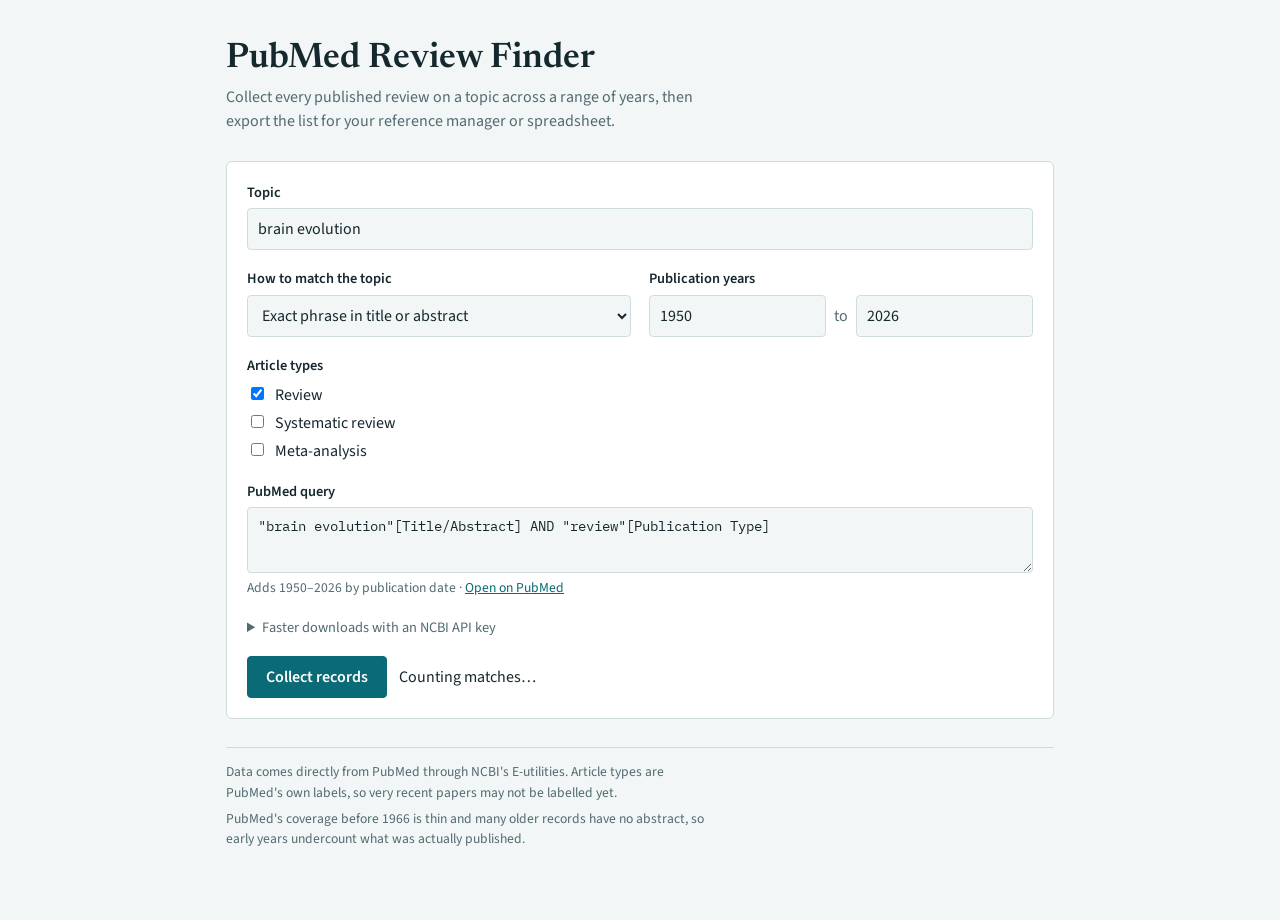
==== index.html @ 63918270 "Add PubMed Review Finder Co-Authored-By: Claude Opus 5.5 <noreply@anthropic.com>" ====
<!doctype html>
<html lang="en">
<head>
<meta charset="utf-8">
<meta name="viewport" content="width=device-width, initial-scale=1, viewport-fit=cover">
<title>PubMed Review Finder</title>
<meta name="description" content="Collect every PubMed review on a topic across a range of years, and export the records as CSV or RIS.">
<link rel="preconnect" href="https://fonts.googleapis.com">
<link rel="preconnect" href="https://fonts.gstatic.com" crossorigin>
<link rel="stylesheet" href="https://fonts.googleapis.com/css2?family=Newsreader:opsz,wght@6..72,500;6..72,600&family=Source+Sans+3:wght@400;600&family=IBM+Plex+Mono:wght@400;500&display=swap">
<style>
/* Layout: one reading column. Search form on top, then a records list ruled like a bibliography. */
:root {
  --bg: #f2f6f6; --panel: #ffffff; --fg: #15282e; --muted: #526a71; --line: #cfdcde;
  --accent: #0a6a75; --accent-fg: #ffffff; --soft: #dfeeef; --warn-bg: #fdf1d8; --warn-fg: #6f4a00;
  --display: "Newsreader", Georgia, "Times New Roman", serif;
  --body: "Source Sans 3", -apple-system, "Segoe UI", Helvetica, Arial, sans-serif;
  --mono: "IBM Plex Mono", ui-monospace, Menlo, Consolas, monospace;
  color-scheme: light;
}
@media (prefers-color-scheme: dark) {
  :root {
    --bg: #101b1f; --panel: #17262b; --fg: #e4eef0; --muted: #9db2b8; --line: #2e4249;
    --accent: #5cc5d1; --accent-fg: #0b2024; --soft: #1f373d; --warn-bg: #3a2e12; --warn-fg: #f4d88f;
    color-scheme: dark;
  }
}
* { box-sizing: border-box; }
[hidden] { display: none !important; }
body { margin: 0; background: var(--bg); color: var(--fg); font: 400 16px/1.5 var(--body); }
main { max-width: 860px; margin: 0 auto; padding-block: 40px 64px;
  padding-left: max(16px, env(safe-area-inset-left, 0px)); padding-right: max(16px, env(safe-area-inset-right, 0px));
  display: grid; gap: 28px; }
h1 { font: 600 2.2rem/1.1 var(--display); margin: 0 0 6px; text-wrap: balance; }
header p { margin: 0; color: var(--muted); max-width: 62ch; }
a { color: var(--accent); }
:focus-visible { outline: 2px solid var(--accent); outline-offset: 2px; }

form { background: var(--panel); border: 1px solid var(--line); border-radius: 6px; padding: 20px; display: grid; gap: 18px; }
.field { display: grid; gap: 5px; min-width: 0; }
.field > label, legend { font-weight: 600; font-size: .9rem; }
fieldset { border: 0; margin: 0; padding: 0; min-width: 0; }
legend { padding: 0; margin-bottom: 6px; }
.row { display: grid; gap: 18px; grid-template-columns: 1fr 1fr; }
.years { display: flex; gap: 8px; align-items: center; }
.years span { color: var(--muted); }
input[type=text], input[type=number], input[type=password], input[type=search], select, textarea {
  width: 100%; font: inherit; color: var(--fg); background: var(--bg); border: 1px solid var(--line);
  border-radius: 4px; padding: 8px 10px; min-width: 0; }
textarea { font: 400 .85rem/1.5 var(--mono); resize: vertical; min-height: 66px; }
.checks { display: grid; gap: 4px; }
.checks label { display: flex; gap: 8px; align-items: baseline; }
.hint { color: var(--muted); font-size: .85rem; }
.linkbtn { background: none; border: 0; padding: 0; font: inherit; font-size: .85rem; color: var(--accent); text-decoration: underline; cursor: pointer; }
details.settings summary { cursor: pointer; font-size: .9rem; color: var(--muted); }
details.settings .field { margin-top: 10px; }

.actions { display: flex; flex-wrap: wrap; gap: 12px; align-items: center; }
.btn { font: 600 1rem var(--body); border-radius: 4px; padding: 9px 18px; cursor: pointer; border: 1px solid var(--accent); }
.btn.primary { background: var(--accent); color: var(--accent-fg); }
.btn.quiet { background: transparent; color: var(--accent); }
.btn:disabled { opacity: .5; cursor: not-allowed; }
#countLine { font-variant-numeric: tabular-nums; }
#countLine strong { font: 600 1.15rem var(--display); }

#progress { display: grid; gap: 6px; }
progress { width: 100%; height: 8px; accent-color: var(--accent); }
.notice { background: var(--warn-bg); color: var(--warn-fg); border-radius: 4px; padding: 10px 14px; font-size: .95rem; }

#results { display: grid; gap: 14px; min-width: 0; }
.bar { display: flex; flex-wrap: wrap; gap: 10px 14px; align-items: center; justify-content: space-between; }
.bar h2 { font: 600 1.4rem var(--display); margin: 0; font-variant-numeric: tabular-nums; }
.tools { display: flex; flex-wrap: wrap; gap: 10px; }
.tools .field { flex: 1 1 220px; }
.tools .field.sort { flex: 0 1 170px; }
ol.records { list-style: none; margin: 0; padding: 0; border-top: 1px solid var(--line); }
ol.records > li { display: grid; grid-template-columns: 3.4rem minmax(0, 1fr); gap: 2px 12px; padding: 13px 0; border-bottom: 1px solid var(--line); }
.yr { font: 500 .9rem/1.5 var(--mono); color: var(--muted); }
.ttl { font: 500 1.08rem/1.35 var(--display); overflow-wrap: anywhere; }
.ttl a { color: var(--fg); text-decoration: none; }
.ttl a:hover { color: var(--accent); text-decoration: underline; }
.rec { display: grid; gap: 3px; min-width: 0; }
.meta { color: var(--muted); font-size: .9rem; overflow-wrap: anywhere; }
.meta i { font-style: italic; }
.chips { display: flex; flex-wrap: wrap; gap: 5px; align-items: center; font-size: .78rem; }
.chip { background: var(--soft); border-radius: 3px; padding: 1px 6px; }
.pmid { font-family: var(--mono); color: var(--muted); }
.rec details summary { cursor: pointer; font-size: .85rem; color: var(--accent); width: fit-content; }
.rec details p { margin: 6px 0 2px; font-size: .95rem; max-width: 70ch; white-space: pre-line; }
#more { justify-self: center; }
footer { color: var(--muted); font-size: .85rem; border-top: 1px solid var(--line); padding-top: 14px; }
footer p { margin: 0 0 6px; max-width: 70ch; }
@media (max-width: 560px) {
  main { padding-block: 24px 48px; }
  h1 { font-size: 1.8rem; }
  form { padding: 14px; }
  .row { grid-template-columns: 1fr; }
}
</style>
</head>
<body>
<main>
  <header>
    <h1>PubMed Review Finder</h1>
    <p>Collect every published review on a topic across a range of years, then export the list for your reference manager or spreadsheet.</p>
  </header>

  <form id="form" novalidate>
    <div class="field">
      <label for="topic">Topic</label>
      <input type="text" id="topic" value="brain evolution" autocomplete="off">
    </div>
    <div class="row">
      <div class="field">
        <label for="mode">How to match the topic</label>
        <select id="mode">
          <option value="phrase">Exact phrase in title or abstract</option>
          <option value="words">All words in title or abstract</option>
          <option value="broad">Broad, with PubMed's subject mapping</option>
        </select>
      </div>
      <div class="field">
        <label for="from">Publication years</label>
        <div class="years">
          <input type="number" id="from" value="1950" min="1700" max="2100" aria-label="From year">
          <span>to</span>
          <input type="number" id="to" value="2026" min="1700" max="2100" aria-label="To year">
        </div>
      </div>
    </div>
    <fieldset>
      <legend>Article types</legend>
      <div class="checks">
        <label><input type="checkbox" id="t-review" value="review" checked> Review</label>
        <label><input type="checkbox" id="t-systematic" value="systematic review"> Systematic review</label>
        <label><input type="checkbox" id="t-meta" value="meta-analysis"> Meta-analysis</label>
      </div>
    </fieldset>
    <div class="field">
      <label for="query">PubMed query</label>
      <textarea id="query" rows="2" spellcheck="false"></textarea>
      <div class="hint"><span id="dateNote"></span> · <a id="pubmedLink" href="#" target="_blank" rel="noopener">Open on PubMed</a> <button type="button" class="linkbtn" id="resetQuery" hidden>· Undo my edits</button></div>
    </div>
    <details class="settings">
      <summary>Faster downloads with an NCBI API key</summary>
      <div class="field">
        <label for="apiKey">NCBI API key (optional)</label>
        <input type="password" id="apiKey" autocomplete="off">
        <span class="hint">A free key from your NCBI account settings raises the limit from 3 to 10 requests per second. It stays in this browser and is only sent to NCBI.</span>
      </div>
    </details>
    <div class="actions">
      <button type="submit" class="btn primary" id="go">Collect records</button>
      <button type="button" class="btn quiet" id="stop" hidden>Stop</button>
      <span id="countLine" aria-live="polite"></span>
    </div>
  </form>

  <section id="progress" hidden aria-live="polite">
    <div id="progressText"></div>
    <progress id="bar" max="1" value="0"></progress>
  </section>

  <div class="notice" id="notice" hidden role="status"></div>

  <section id="results" hidden>
    <div class="bar">
      <h2 id="resultTitle"></h2>
      <div class="actions">
        <button type="button" class="btn quiet" id="csv">Download CSV</button>
        <button type="button" class="btn quiet" id="ris">Download RIS</button>
      </div>
    </div>
    <div class="tools">
      <div class="field">
        <label for="filter">Filter these results</label>
        <input type="search" id="filter" placeholder="Title, author, journal or abstract">
      </div>
      <div class="field sort">
        <label for="sort">Sort by</label>
        <select id="sort">
          <option value="new">Newest first</option>
          <option value="old">Oldest first</option>
          <option value="journal">Journal</option>
        </select>
      </div>
    </div>
    <ol class="records" id="list"></ol>
    <button type="button" class="btn quiet" id="more" hidden>Show 100 more</button>
  </section>

  <footer>
    <p>Data comes directly from PubMed through NCBI's E-utilities. Article types are PubMed's own labels, so very recent papers may not be labelled yet.</p>
    <p>PubMed's coverage before 1966 is thin and many older records have no abstract, so early years undercount what was actually published.</p>
  </footer>
</main>

<script>
const EUTILS = 'https://eutils.ncbi.nlm.nih.gov/entrez/eutils/';
const TOOL = 'pubmed-review-finder';
const MAX_IDS = 9999;   // PubMed's hard limit on IDs per search
const BATCH = 200;      // records per download request
const PAGE = 100;       // records added to the list per click
const MAX_ATTEMPTS = 6;

const $ = id => document.getElementById(id);
const store = {
  get(k) { try { return localStorage.getItem(k) || ''; } catch { return ''; } },
  set(k, v) { try { v ? localStorage.setItem(k, v) : localStorage.removeItem(k); } catch {} }
};

/* ---------- Query building ---------- */

function topicClause(text, mode) {
  const clean = text.replace(/["\[\]]/g, ' ').replace(/\s+/g, ' ').trim();
  if (!clean) return '';
  if (mode === 'phrase') return `"${clean}"[Title/Abstract]`;
  if (mode === 'words') return clean.split(' ').map(w => `${w}[Title/Abstract]`).join(' AND ');
  return `(${clean})`;
}

function typeClause() {
  const types = [...document.querySelectorAll('.checks input:checked')].map(c => `"${c.value}"[Publication Type]`);
  if (types.length > 1) return `(${types.join(' OR ')})`;
  return types[0] || '';
}

function generatedQuery() {
  return [topicClause($('topic').value, $('mode').value), typeClause()].filter(Boolean).join(' AND ');
}

const dayMs = 86400000;
const toDay = (y, m, d) => Math.floor(Date.UTC(y, m - 1, d) / dayMs);
function dayLabel(day) {
  const d = new Date(day * dayMs);
  const pad = n => String(n).padStart(2, '0');
  return `${d.getUTCFullYear()}/${pad(d.getUTCMonth() + 1)}/${pad(d.getUTCDate())}`;
}
const dated = (base, a, b) => `(${base}) AND ${dayLabel(a)}:${dayLabel(b)}[Date - Publication]`;

function searchSpec() {
  const from = parseInt($('from').value, 10), to = parseInt($('to').value, 10);
  const base = $('query').value.trim();
  if (!base) return { error: 'Enter a topic to search for.' };
  if (!from || !to) return { error: 'Enter both publication years.' };
  if (from > to) return { error: 'The first year needs to be before the last year.' };
  return { base, from, to, a: toDay(from, 1, 1), b: toDay(to, 12, 31) };
}

/* ---------- NCBI requests ---------- */

const sleep = (ms, signal) => new Promise((resolve, reject) => {
  if (signal?.aborted) return reject(new DOMException('Stopped', 'AbortError'));
  const t = setTimeout(resolve, ms);
  signal?.addEventListener('abort', () => { clearTimeout(t); reject(new DOMException('Stopped', 'AbortError')); }, { once: true });
});

let nextSlot = 0;
async function throttle(signal) {
  const gap = $('apiKey').value.trim() ? 110 : 350;
  const now = Date.now(), at = Math.max(now, nextSlot);
  nextSlot = at + gap;
  if (at > now) await sleep(at - now, signal);
}

class FatalError extends Error {}

async function request(endpoint, params, signal, parse) {
  const body = new URLSearchParams({ db: 'pubmed', tool: TOOL, ...params });
  const key = $('apiKey').value.trim();
  if (key) body.set('api_key', key);
  let last;
  for (let attempt = 0; attempt < MAX_ATTEMPTS; attempt++) {
    await throttle(signal);
    try {
      const res = await fetch(EUTILS + endpoint, { method: 'POST', body, signal });
      const text = await res.text();
      if (res.status === 400 || res.status === 403) {
        throw new FatalError(/api key/i.test(text) ? 'NCBI rejected the API key. Check it, or clear the field.' : `PubMed refused the request (${res.status}).`);
      }
      if (!res.ok) throw new Error(`PubMed returned ${res.status}`);
      return parse(text);
    } catch (e) {
      if (e.name === 'AbortError' || e instanceof FatalError) throw e;
      last = e;
    }
    await sleep(1000 * 2 ** attempt, signal);
  }
  throw new Error(`PubMed did not respond after ${MAX_ATTEMPTS} tries (${last?.message || 'network error'}).`);
}

function parseSearch(text) {
  const d = JSON.parse(text);
  if (d.error) throw new Error(d.error);                     // usually the rate limit; retried
  const r = d.esearchresult;
  if (!r) throw new Error('Unexpected reply from PubMed');
  if (r.ERROR) throw new FatalError(`PubMed could not run this query: ${r.ERROR}`);
  return { count: parseInt(r.count, 10), ids: r.idlist || [] };
}

const search = (term, retmax, signal) => request('esearch.fcgi', { term, retmax, retmode: 'json' }, signal, parseSearch);

/* Collect IDs for a date range, halving the range until each piece fits PubMed's limit.
   Papers with separate print and online dates can land in two pieces, so IDs go in a Set. */
async function collectIds(base, a, b, ids, onStep, signal) {
  const { count } = await search(dated(base, a, b), 0, signal);
  if (!count) return;
  if (count <= MAX_IDS || a === b) {
    const r = await search(dated(base, a, b), MAX_IDS, signal);
    r.ids.forEach(id => ids.add(id));
    onStep();
    return;
  }
  const mid = Math.floor((a + b) / 2);
  await collectIds(base, a, mid, ids, onStep, signal);
  await collectIds(base, mid + 1, b, ids, onStep, signal);
}

/* ---------- Parsing PubMed XML ---------- */

const txt = (el, sel) => el?.querySelector(sel)?.textContent.trim() || '';
const kids = (el, sel) => el ? [...el.querySelectorAll(sel)] : [];

function authorsOf(list) {
  return kids(list, ':scope > Author')
    .filter(a => a.getAttribute('ValidYN') !== 'N')
    .map(a => txt(a, 'CollectiveName') || [txt(a, 'LastName'), txt(a, 'Initials')].filter(Boolean).join(' '))
    .filter(Boolean);
}

function abstractOf(el) {
  return kids(el, ':scope > Abstract > AbstractText').map(p => {
    const label = p.getAttribute('Label');
    return (label ? `${label}: ` : '') + p.textContent.trim();
  }).join('\n');
}

function yearOf(dateEl) {
  const m = (txt(dateEl, 'Year') || txt(dateEl, 'MedlineDate')).match(/\d{4}/);
  return m ? parseInt(m[0], 10) : null;
}

function parseArticle(node) {
  const art = node.querySelector(':scope > MedlineCitation > Article');
  const journal = art?.querySelector(':scope > Journal');
  const issue = journal?.querySelector(':scope > JournalIssue');
  const doi = txt(node, ':scope > PubmedData > ArticleIdList > ArticleId[IdType="doi"]')
    || txt(art, ':scope > ELocationID[EIdType="doi"]');
  return {
    pmid: txt(node, ':scope > MedlineCitation > PMID'),
    title: txt(art, ':scope > ArticleTitle') || txt(art, ':scope > VernacularTitle'),
    authors: authorsOf(art?.querySelector(':scope > AuthorList')),
    year: yearOf(issue?.querySelector(':scope > PubDate')) ?? yearOf(art?.querySelector(':scope > ArticleDate')),
    journal: txt(journal, ':scope > Title'),
    volume: txt(issue, ':scope > Volume'),
    issue: txt(issue, ':scope > Issue'),
    pages: txt(art, ':scope > Pagination > MedlinePgn'),
    doi,
    types: kids(art, ':scope > PublicationTypeList > PublicationType').map(t => t.textContent.trim()),
    abstract: abstractOf(art),
  };
}

function parseBook(node) {
  const doc = node.querySelector(':scope > BookDocument');
  const book = doc?.querySelector(':scope > Book');
  return {
    book: true,
    pmid: txt(doc, ':scope > PMID'),
    title: txt(doc, ':scope > ArticleTitle') || txt(book, ':scope > BookTitle'),
    authors: authorsOf(doc?.querySelector(':scope > AuthorList') || book?.querySelector(':scope > AuthorList')),
    year: yearOf(book?.querySelector(':scope > PubDate')),
    journal: txt(book, ':scope > BookTitle') || txt(book, 'PublisherName'),
    volume: '', issue: '', pages: '',
    doi: txt(doc, ':scope > ArticleIdList > ArticleId[IdType="doi"]'),
    types: kids(doc, ':scope > PublicationType').map(t => t.textContent.trim()),
    abstract: abstractOf(doc),
  };
}

function parseRecords(xml) {
  const doc = new DOMParser().parseFromString(xml, 'application/xml');
  if (doc.querySelector('parsererror')) throw new Error('Incomplete reply from PubMed');
  return [...doc.documentElement.children].flatMap(n =>
    n.localName === 'PubmedArticle' ? [parseArticle(n)] :
    n.localName === 'PubmedBookArticle' ? [parseBook(n)] : []);
}

const fetchRecords = (ids, signal) => request('efetch.fcgi', { id: ids.join(','), retmode: 'xml' }, signal, parseRecords);

/* ---------- Live match count ---------- */

let countCtl = null, countTimer = null;

function refreshPreview() {
  const spec = searchSpec();
  $('dateNote').textContent = spec.error ? '' : `Adds ${spec.from}–${spec.to} by publication date`;
  $('pubmedLink').href = spec.error ? 'https://pubmed.ncbi.nlm.nih.gov/'
    : 'https://pubmed.ncbi.nlm.nih.gov/?term=' + encodeURIComponent(dated(spec.base, spec.a, spec.b));
  clearTimeout(countTimer);
  countCtl?.abort();
  if (spec.error) { $('countLine').textContent = spec.error; return; }
  $('countLine').textContent = 'Counting matches…';
  countTimer = setTimeout(async () => {
    const ctl = countCtl = new AbortController();
    try {
      const { count } = await search(dated(spec.base, spec.a, spec.b), 0, ctl.signal);
      showCount(count);
    } catch (e) {
      if (e.name !== 'AbortError') $('countLine').textContent = e.message;
    }
  }, 500);
}

function showCount(count) {
  const line = $('countLine');
  line.textContent = '';
  const strong = document.createElement('strong');
  strong.textContent = count.toLocaleString();
  line.append(strong, ` matching ${count === 1 ? 'record' : 'records'}`);
  const minutes = Math.ceil(count / BATCH * 1.3 / 60);
  if (count > 2000) line.append(`, about ${minutes} min to collect`);
}

/* ---------- Collecting ---------- */

let records = [], running = null, shown = PAGE, runLabel = '', runExpected = 0;

function setProgress(text, value) {
  $('progressText').textContent = text;
  $('bar').value = value;
}

function setBusy(busy) {
  $('go').disabled = busy;
  $('stop').hidden = !busy;
  $('progress').hidden = !busy;
  document.querySelectorAll('#form input, #form select, #form textarea').forEach(el => { el.disabled = busy; });
}

function notify(msg) {
  $('notice').textContent = msg || '';
  $('notice').hidden = !msg;
}

async function collect() {
  const spec = searchSpec();
  if (spec.error) { notify(spec.error); return; }
  clearTimeout(countTimer);
  countCtl?.abort();
  notify('');
  records = []; shown = PAGE; $('filter').value = '';
  runLabel = `${$('topic').value.trim() || 'pubmed'}_${spec.from}-${spec.to}`;
  $('results').hidden = true;
  setBusy(true);
  const ctl = running = new AbortController();
  const ids = new Set();
  let total = 0;
  try {
    setProgress('Searching PubMed…', 0);
    total = (await search(dated(spec.base, spec.a, spec.b), 0, ctl.signal)).count;
    runExpected = total;
    showCount(total);
    if (total) {
      await collectIds(spec.base, spec.a, spec.b, ids, () => {
        setProgress(`Finding records: ${ids.size.toLocaleString()} of ${total.toLocaleString()}`, Math.min(ids.size / total, 1) * .05);
      }, ctl.signal);
    }
    const list = [...ids];
    for (let i = 0; i < list.length; i += BATCH) {
      records.push(...await fetchRecords(list.slice(i, i + BATCH), ctl.signal));
      setProgress(`Downloading details: ${records.length.toLocaleString()} of ${list.length.toLocaleString()}`, .05 + .95 * records.length / list.length);
    }
    if (records.length < total) {
      notify(`PubMed reports ${total.toLocaleString()} matches, but ${records.length.toLocaleString()} could be retrieved. Narrowing the years or the query should recover the rest.`);
    }
  } catch (e) {
    const got = `${records.length.toLocaleString()} of ${total.toLocaleString()} records`;
    notify(e.name === 'AbortError' ? `Stopped with ${got} collected.` : `${e.message} Kept ${got}.`);
  }
  running = null;
  setBusy(false);
  render();
}

/* ---------- Results ---------- */

const hay = new WeakMap();
function searchText(r) {
  if (!hay.has(r)) hay.set(r, [r.title, r.authors.join(' '), r.journal, r.abstract, r.pmid].join(' ').toLowerCase());
  return hay.get(r);
}

function visibleRecords() {
  const q = $('filter').value.trim().toLowerCase();
  const rows = q ? records.filter(r => searchText(r).includes(q)) : records.slice();
  const by = $('sort').value;
  const yr = r => r.year ?? 0;
  if (by === 'new') rows.sort((a, b) => yr(b) - yr(a));
  if (by === 'old') rows.sort((a, b) => (a.year ?? 9999) - (b.year ?? 9999));
  if (by === 'journal') rows.sort((a, b) => a.journal.localeCompare(b.journal) || yr(b) - yr(a));
  return rows;
}

function el(tag, cls, text) {
  const e = document.createElement(tag);
  if (cls) e.className = cls;
  if (text != null) e.textContent = text;
  return e;
}

function shortAuthors(a) {
  if (!a.length) return 'No authors listed';
  return a.length > 3 ? `${a.slice(0, 3).join(', ')} et al.` : a.join(', ');
}

function citation(r) {
  const parts = [r.volume && (r.issue ? `${r.volume}(${r.issue})` : r.volume), r.pages].filter(Boolean);
  return parts.length ? ` ${parts.join(':')}` : '';
}

function recordRow(r) {
  const li = el('li');
  li.append(el('span', 'yr', r.year ?? '—'));
  const body = el('div', 'rec');
  const ttl = el('div', 'ttl');
  const link = el('a', '', r.title || '(No title)');
  link.href = `https://pubmed.ncbi.nlm.nih.gov/${r.pmid}/`;
  link.target = '_blank'; link.rel = 'noopener';
  ttl.append(link);
  const meta = el('div', 'meta', `${shortAuthors(r.authors).replace(/\.$/, '')}. `);
  meta.append(el('i', '', r.journal), citation(r));
  const chips = el('div', 'chips');
  r.types.filter(t => /review|meta-analysis/i.test(t)).forEach(t => chips.append(el('span', 'chip', t)));
  chips.append(el('span', 'pmid', `PMID ${r.pmid}`));
  body.append(ttl, meta, chips);
  if (r.abstract) {
    const d = el('details');
    d.append(el('summary', '', 'Abstract'), el('p', '', r.abstract));
    body.append(d);
  }
  li.append(body);
  return li;
}

function render() {
  if (!records.length && !runExpected) {
    if (!$('notice').textContent) notify('No records match this search. Try a broader way of matching the topic.');
    return;
  }
  if (!records.length) return;
  const rows = visibleRecords();
  $('results').hidden = false;
  const noun = n => `${n.toLocaleString()} ${n === 1 ? 'record' : 'records'}`;
  $('resultTitle').textContent = rows.length === records.length ? noun(records.length) : `${rows.length.toLocaleString()} of ${noun(records.length)}`;
  $('list').replaceChildren(...rows.slice(0, shown).map(recordRow));
  $('more').hidden = rows.length <= shown;
}

/* ---------- Export ---------- */

function save(text, type, ext) {
  const name = runLabel.toLowerCase().replace(/[^a-z0-9_-]+/g, '-');
  const a = el('a');
  a.href = URL.createObjectURL(new Blob([text], { type }));
  a.download = `pubmed_${name}.${ext}`;
  document.body.append(a);
  a.click();
  a.remove();
  setTimeout(() => URL.revokeObjectURL(a.href), 10000);
}

function csvCell(value) {
  let s = String(value ?? '');
  if (/^[=+\-@]/.test(s)) s = `'${s}`;   // stop spreadsheets reading text as a formula
  return `"${s.replace(/"/g, '""')}"`;
}

function toCsv(rows) {
  const head = ['PMID', 'Title', 'Authors', 'Year', 'Journal', 'Volume', 'Issue', 'Pages', 'DOI', 'Publication types', 'Abstract', 'PubMed URL'];
  const lines = rows.map(r => [r.pmid, r.title, r.authors.join('; '), r.year, r.journal, r.volume, r.issue, r.pages, r.doi,
    r.types.join('; '), r.abstract, `https://pubmed.ncbi.nlm.nih.gov/${r.pmid}/`].map(csvCell).join(','));
  return '﻿' + [head.map(csvCell).join(','), ...lines].join('\r\n');
}

function toRis(rows) {
  const flat = s => String(s).replace(/\s+/g, ' ').trim();
  return rows.map(r => {
    const out = [`TY  - ${r.book ? 'CHAP' : 'JOUR'}`, `TI  - ${flat(r.title)}`];
    r.authors.forEach(a => out.push(`AU  - ${flat(a)}`));
    if (r.year) out.push(`PY  - ${r.year}`);
    if (r.journal) out.push(`JO  - ${flat(r.journal)}`);
    if (r.volume) out.push(`VL  - ${flat(r.volume)}`);
    if (r.issue) out.push(`IS  - ${flat(r.issue)}`);
    if (r.pages) out.push(`SP  - ${flat(r.pages)}`);
    if (r.doi) out.push(`DO  - ${flat(r.doi)}`);
    if (r.abstract) out.push(`AB  - ${flat(r.abstract)}`);
    out.push(`AN  - ${r.pmid}`, `UR  - https://pubmed.ncbi.nlm.nih.gov/${r.pmid}/`, 'ER  - ');
    return out.join('\r\n');
  }).join('\r\n\r\n') + '\r\n';
}

/* ---------- Wiring ---------- */

let queryEdited = false;

function syncQuery() {
  if (!queryEdited) $('query').value = generatedQuery();
  refreshPreview();
}

['topic', 'mode', 'from', 'to'].forEach(id => $(id).addEventListener('input', syncQuery));
document.querySelectorAll('.checks input').forEach(c => c.addEventListener('change', syncQuery));
$('query').addEventListener('input', () => {
  queryEdited = true;
  $('resetQuery').hidden = false;
  refreshPreview();
});
$('resetQuery').addEventListener('click', () => {
  queryEdited = false;
  $('resetQuery').hidden = true;
  syncQuery();
});
$('form').addEventListener('submit', e => { e.preventDefault(); if (!running) collect(); });
$('stop').addEventListener('click', () => running?.abort());
$('filter').addEventListener('input', () => { shown = PAGE; render(); });
$('sort').addEventListener('change', () => { shown = PAGE; render(); });
$('more').addEventListener('click', () => { shown += PAGE; render(); });
$('csv').addEventListener('click', () => save(toCsv(visibleRecords()), 'text/csv;charset=utf-8', 'csv'));
$('ris').addEventListener('click', () => save(toRis(visibleRecords()), 'application/x-research-info-systems', 'ris'));
$('apiKey').value = store.get('ncbi-key');
$('apiKey').addEventListener('change', () => store.set('ncbi-key', $('apiKey').value.trim()));

syncQuery();
</script>
</body>
</html>
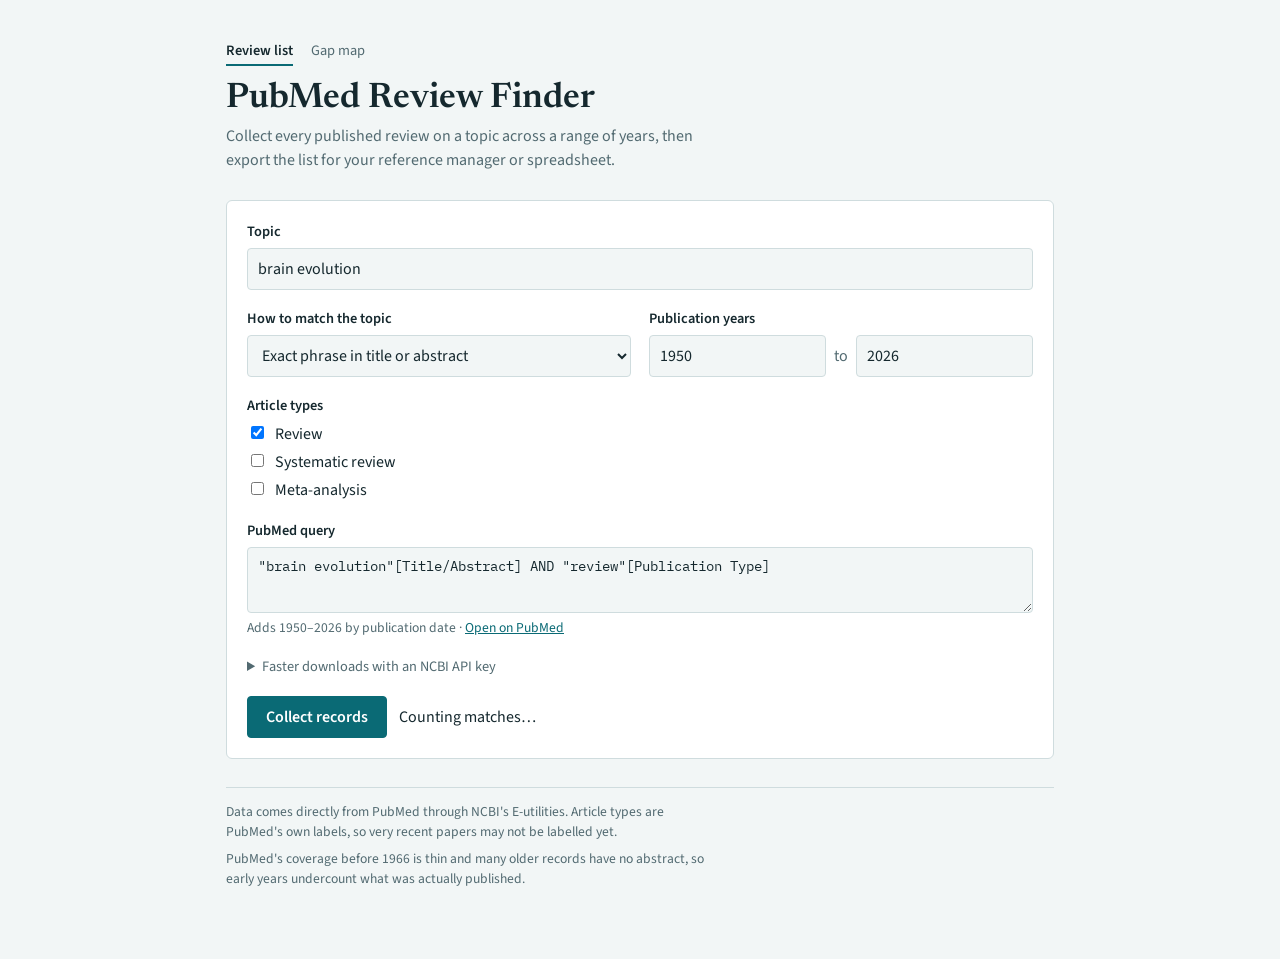
==== commit 268f407b: "Add gap map page Cross mechanisms with species comparisons, count primary studies for each pair, and" ====
--- a/index.html
+++ b/index.html
@@ -8,99 +8,12 @@
 <link rel="preconnect" href="https://fonts.googleapis.com">
 <link rel="preconnect" href="https://fonts.gstatic.com" crossorigin>
 <link rel="stylesheet" href="https://fonts.googleapis.com/css2?family=Newsreader:opsz,wght@6..72,500;6..72,600&family=Source+Sans+3:wght@400;600&family=IBM+Plex+Mono:wght@400;500&display=swap">
-<style>
-/* Layout: one reading column. Search form on top, then a records list ruled like a bibliography. */
-:root {
-  --bg: #f2f6f6; --panel: #ffffff; --fg: #15282e; --muted: #526a71; --line: #cfdcde;
-  --accent: #0a6a75; --accent-fg: #ffffff; --soft: #dfeeef; --warn-bg: #fdf1d8; --warn-fg: #6f4a00;
-  --display: "Newsreader", Georgia, "Times New Roman", serif;
-  --body: "Source Sans 3", -apple-system, "Segoe UI", Helvetica, Arial, sans-serif;
-  --mono: "IBM Plex Mono", ui-monospace, Menlo, Consolas, monospace;
-  color-scheme: light;
-}
-@media (prefers-color-scheme: dark) {
-  :root {
-    --bg: #101b1f; --panel: #17262b; --fg: #e4eef0; --muted: #9db2b8; --line: #2e4249;
-    --accent: #5cc5d1; --accent-fg: #0b2024; --soft: #1f373d; --warn-bg: #3a2e12; --warn-fg: #f4d88f;
-    color-scheme: dark;
-  }
-}
-* { box-sizing: border-box; }
-[hidden] { display: none !important; }
-body { margin: 0; background: var(--bg); color: var(--fg); font: 400 16px/1.5 var(--body); }
-main { max-width: 860px; margin: 0 auto; padding-block: 40px 64px;
-  padding-left: max(16px, env(safe-area-inset-left, 0px)); padding-right: max(16px, env(safe-area-inset-right, 0px));
-  display: grid; gap: 28px; }
-h1 { font: 600 2.2rem/1.1 var(--display); margin: 0 0 6px; text-wrap: balance; }
-header p { margin: 0; color: var(--muted); max-width: 62ch; }
-a { color: var(--accent); }
-:focus-visible { outline: 2px solid var(--accent); outline-offset: 2px; }
-
-form { background: var(--panel); border: 1px solid var(--line); border-radius: 6px; padding: 20px; display: grid; gap: 18px; }
-.field { display: grid; gap: 5px; min-width: 0; }
-.field > label, legend { font-weight: 600; font-size: .9rem; }
-fieldset { border: 0; margin: 0; padding: 0; min-width: 0; }
-legend { padding: 0; margin-bottom: 6px; }
-.row { display: grid; gap: 18px; grid-template-columns: 1fr 1fr; }
-.years { display: flex; gap: 8px; align-items: center; }
-.years span { color: var(--muted); }
-input[type=text], input[type=number], input[type=password], input[type=search], select, textarea {
-  width: 100%; font: inherit; color: var(--fg); background: var(--bg); border: 1px solid var(--line);
-  border-radius: 4px; padding: 8px 10px; min-width: 0; }
-textarea { font: 400 .85rem/1.5 var(--mono); resize: vertical; min-height: 66px; }
-.checks { display: grid; gap: 4px; }
-.checks label { display: flex; gap: 8px; align-items: baseline; }
-.hint { color: var(--muted); font-size: .85rem; }
-.linkbtn { background: none; border: 0; padding: 0; font: inherit; font-size: .85rem; color: var(--accent); text-decoration: underline; cursor: pointer; }
-details.settings summary { cursor: pointer; font-size: .9rem; color: var(--muted); }
-details.settings .field { margin-top: 10px; }
-
-.actions { display: flex; flex-wrap: wrap; gap: 12px; align-items: center; }
-.btn { font: 600 1rem var(--body); border-radius: 4px; padding: 9px 18px; cursor: pointer; border: 1px solid var(--accent); }
-.btn.primary { background: var(--accent); color: var(--accent-fg); }
-.btn.quiet { background: transparent; color: var(--accent); }
-.btn:disabled { opacity: .5; cursor: not-allowed; }
-#countLine { font-variant-numeric: tabular-nums; }
-#countLine strong { font: 600 1.15rem var(--display); }
-
-#progress { display: grid; gap: 6px; }
-progress { width: 100%; height: 8px; accent-color: var(--accent); }
-.notice { background: var(--warn-bg); color: var(--warn-fg); border-radius: 4px; padding: 10px 14px; font-size: .95rem; }
-
-#results { display: grid; gap: 14px; min-width: 0; }
-.bar { display: flex; flex-wrap: wrap; gap: 10px 14px; align-items: center; justify-content: space-between; }
-.bar h2 { font: 600 1.4rem var(--display); margin: 0; font-variant-numeric: tabular-nums; }
-.tools { display: flex; flex-wrap: wrap; gap: 10px; }
-.tools .field { flex: 1 1 220px; }
-.tools .field.sort { flex: 0 1 170px; }
-ol.records { list-style: none; margin: 0; padding: 0; border-top: 1px solid var(--line); }
-ol.records > li { display: grid; grid-template-columns: 3.4rem minmax(0, 1fr); gap: 2px 12px; padding: 13px 0; border-bottom: 1px solid var(--line); }
-.yr { font: 500 .9rem/1.5 var(--mono); color: var(--muted); }
-.ttl { font: 500 1.08rem/1.35 var(--display); overflow-wrap: anywhere; }
-.ttl a { color: var(--fg); text-decoration: none; }
-.ttl a:hover { color: var(--accent); text-decoration: underline; }
-.rec { display: grid; gap: 3px; min-width: 0; }
-.meta { color: var(--muted); font-size: .9rem; overflow-wrap: anywhere; }
-.meta i { font-style: italic; }
-.chips { display: flex; flex-wrap: wrap; gap: 5px; align-items: center; font-size: .78rem; }
-.chip { background: var(--soft); border-radius: 3px; padding: 1px 6px; }
-.pmid { font-family: var(--mono); color: var(--muted); }
-.rec details summary { cursor: pointer; font-size: .85rem; color: var(--accent); width: fit-content; }
-.rec details p { margin: 6px 0 2px; font-size: .95rem; max-width: 70ch; white-space: pre-line; }
-#more { justify-self: center; }
-footer { color: var(--muted); font-size: .85rem; border-top: 1px solid var(--line); padding-top: 14px; }
-footer p { margin: 0 0 6px; max-width: 70ch; }
-@media (max-width: 560px) {
-  main { padding-block: 24px 48px; }
-  h1 { font-size: 1.8rem; }
-  form { padding: 14px; }
-  .row { grid-template-columns: 1fr; }
-}
-</style>
+<link rel="stylesheet" href="site.css">
 </head>
 <body>
 <main>
   <header>
+    <nav class="site-nav"><a href="./" aria-current="page">Review list</a><a href="gap.html">Gap map</a></nav>
     <h1>PubMed Review Finder</h1>
     <p>Collect every published review on a topic across a range of years, then export the list for your reference manager or spreadsheet.</p>
   </header>
@@ -195,19 +108,12 @@
   </footer>
 </main>
 
+<script src="pubmed.js"></script>
 <script>
-const EUTILS = 'https://eutils.ncbi.nlm.nih.gov/entrez/eutils/';
-const TOOL = 'pubmed-review-finder';
-const MAX_IDS = 9999;   // PubMed's hard limit on IDs per search
-const BATCH = 200;      // records per download request
 const PAGE = 100;       // records added to the list per click
-const MAX_ATTEMPTS = 6;
 
 const $ = id => document.getElementById(id);
-const store = {
-  get(k) { try { return localStorage.getItem(k) || ''; } catch { return ''; } },
-  set(k, v) { try { v ? localStorage.setItem(k, v) : localStorage.removeItem(k); } catch {} }
-};
+useApiKey(() => $('apiKey').value.trim());
 
 /* ---------- Query building ---------- */
 
@@ -228,15 +134,6 @@
 function generatedQuery() {
   return [topicClause($('topic').value, $('mode').value), typeClause()].filter(Boolean).join(' AND ');
 }
-
-const dayMs = 86400000;
-const toDay = (y, m, d) => Math.floor(Date.UTC(y, m - 1, d) / dayMs);
-function dayLabel(day) {
-  const d = new Date(day * dayMs);
-  const pad = n => String(n).padStart(2, '0');
-  return `${d.getUTCFullYear()}/${pad(d.getUTCMonth() + 1)}/${pad(d.getUTCDate())}`;
-}
-const dated = (base, a, b) => `(${base}) AND ${dayLabel(a)}:${dayLabel(b)}[Date - Publication]`;
 
 function searchSpec() {
   const from = parseInt($('from').value, 10), to = parseInt($('to').value, 10);
@@ -246,147 +143,6 @@
   if (from > to) return { error: 'The first year needs to be before the last year.' };
   return { base, from, to, a: toDay(from, 1, 1), b: toDay(to, 12, 31) };
 }
-
-/* ---------- NCBI requests ---------- */
-
-const sleep = (ms, signal) => new Promise((resolve, reject) => {
-  if (signal?.aborted) return reject(new DOMException('Stopped', 'AbortError'));
-  const t = setTimeout(resolve, ms);
-  signal?.addEventListener('abort', () => { clearTimeout(t); reject(new DOMException('Stopped', 'AbortError')); }, { once: true });
-});
-
-let nextSlot = 0;
-async function throttle(signal) {
-  const gap = $('apiKey').value.trim() ? 110 : 350;
-  const now = Date.now(), at = Math.max(now, nextSlot);
-  nextSlot = at + gap;
-  if (at > now) await sleep(at - now, signal);
-}
-
-class FatalError extends Error {}
-
-async function request(endpoint, params, signal, parse) {
-  const body = new URLSearchParams({ db: 'pubmed', tool: TOOL, ...params });
-  const key = $('apiKey').value.trim();
-  if (key) body.set('api_key', key);
-  let last;
-  for (let attempt = 0; attempt < MAX_ATTEMPTS; attempt++) {
-    await throttle(signal);
-    try {
-      const res = await fetch(EUTILS + endpoint, { method: 'POST', body, signal });
-      const text = await res.text();
-      if (res.status === 400 || res.status === 403) {
-        throw new FatalError(/api key/i.test(text) ? 'NCBI rejected the API key. Check it, or clear the field.' : `PubMed refused the request (${res.status}).`);
-      }
-      if (!res.ok) throw new Error(`PubMed returned ${res.status}`);
-      return parse(text);
-    } catch (e) {
-      if (e.name === 'AbortError' || e instanceof FatalError) throw e;
-      last = e;
-    }
-    await sleep(1000 * 2 ** attempt, signal);
-  }
-  throw new Error(`PubMed did not respond after ${MAX_ATTEMPTS} tries (${last?.message || 'network error'}).`);
-}
-
-function parseSearch(text) {
-  const d = JSON.parse(text);
-  if (d.error) throw new Error(d.error);                     // usually the rate limit; retried
-  const r = d.esearchresult;
-  if (!r) throw new Error('Unexpected reply from PubMed');
-  if (r.ERROR) throw new FatalError(`PubMed could not run this query: ${r.ERROR}`);
-  return { count: parseInt(r.count, 10), ids: r.idlist || [] };
-}
-
-const search = (term, retmax, signal) => request('esearch.fcgi', { term, retmax, retmode: 'json' }, signal, parseSearch);
-
-/* Collect IDs for a date range, halving the range until each piece fits PubMed's limit.
-   Papers with separate print and online dates can land in two pieces, so IDs go in a Set. */
-async function collectIds(base, a, b, ids, onStep, signal) {
-  const { count } = await search(dated(base, a, b), 0, signal);
-  if (!count) return;
-  if (count <= MAX_IDS || a === b) {
-    const r = await search(dated(base, a, b), MAX_IDS, signal);
-    r.ids.forEach(id => ids.add(id));
-    onStep();
-    return;
-  }
-  const mid = Math.floor((a + b) / 2);
-  await collectIds(base, a, mid, ids, onStep, signal);
-  await collectIds(base, mid + 1, b, ids, onStep, signal);
-}
-
-/* ---------- Parsing PubMed XML ---------- */
-
-const txt = (el, sel) => el?.querySelector(sel)?.textContent.trim() || '';
-const kids = (el, sel) => el ? [...el.querySelectorAll(sel)] : [];
-
-function authorsOf(list) {
-  return kids(list, ':scope > Author')
-    .filter(a => a.getAttribute('ValidYN') !== 'N')
-    .map(a => txt(a, 'CollectiveName') || [txt(a, 'LastName'), txt(a, 'Initials')].filter(Boolean).join(' '))
-    .filter(Boolean);
-}
-
-function abstractOf(el) {
-  return kids(el, ':scope > Abstract > AbstractText').map(p => {
-    const label = p.getAttribute('Label');
-    return (label ? `${label}: ` : '') + p.textContent.trim();
-  }).join('\n');
-}
-
-function yearOf(dateEl) {
-  const m = (txt(dateEl, 'Year') || txt(dateEl, 'MedlineDate')).match(/\d{4}/);
-  return m ? parseInt(m[0], 10) : null;
-}
-
-function parseArticle(node) {
-  const art = node.querySelector(':scope > MedlineCitation > Article');
-  const journal = art?.querySelector(':scope > Journal');
-  const issue = journal?.querySelector(':scope > JournalIssue');
-  const doi = txt(node, ':scope > PubmedData > ArticleIdList > ArticleId[IdType="doi"]')
-    || txt(art, ':scope > ELocationID[EIdType="doi"]');
-  return {
-    pmid: txt(node, ':scope > MedlineCitation > PMID'),
-    title: txt(art, ':scope > ArticleTitle') || txt(art, ':scope > VernacularTitle'),
-    authors: authorsOf(art?.querySelector(':scope > AuthorList')),
-    year: yearOf(issue?.querySelector(':scope > PubDate')) ?? yearOf(art?.querySelector(':scope > ArticleDate')),
-    journal: txt(journal, ':scope > Title'),
-    volume: txt(issue, ':scope > Volume'),
-    issue: txt(issue, ':scope > Issue'),
-    pages: txt(art, ':scope > Pagination > MedlinePgn'),
-    doi,
-    types: kids(art, ':scope > PublicationTypeList > PublicationType').map(t => t.textContent.trim()),
-    abstract: abstractOf(art),
-  };
-}
-
-function parseBook(node) {
-  const doc = node.querySelector(':scope > BookDocument');
-  const book = doc?.querySelector(':scope > Book');
-  return {
-    book: true,
-    pmid: txt(doc, ':scope > PMID'),
-    title: txt(doc, ':scope > ArticleTitle') || txt(book, ':scope > BookTitle'),
-    authors: authorsOf(doc?.querySelector(':scope > AuthorList') || book?.querySelector(':scope > AuthorList')),
-    year: yearOf(book?.querySelector(':scope > PubDate')),
-    journal: txt(book, ':scope > BookTitle') || txt(book, 'PublisherName'),
-    volume: '', issue: '', pages: '',
-    doi: txt(doc, ':scope > ArticleIdList > ArticleId[IdType="doi"]'),
-    types: kids(doc, ':scope > PublicationType').map(t => t.textContent.trim()),
-    abstract: abstractOf(doc),
-  };
-}
-
-function parseRecords(xml) {
-  const doc = new DOMParser().parseFromString(xml, 'application/xml');
-  if (doc.querySelector('parsererror')) throw new Error('Incomplete reply from PubMed');
-  return [...doc.documentElement.children].flatMap(n =>
-    n.localName === 'PubmedArticle' ? [parseArticle(n)] :
-    n.localName === 'PubmedBookArticle' ? [parseBook(n)] : []);
-}
-
-const fetchRecords = (ids, signal) => request('efetch.fcgi', { id: ids.join(','), retmode: 'xml' }, signal, parseRecords);
 
 /* ---------- Live match count ---------- */
 
@@ -502,47 +258,6 @@
   return rows;
 }
 
-function el(tag, cls, text) {
-  const e = document.createElement(tag);
-  if (cls) e.className = cls;
-  if (text != null) e.textContent = text;
-  return e;
-}
-
-function shortAuthors(a) {
-  if (!a.length) return 'No authors listed';
-  return a.length > 3 ? `${a.slice(0, 3).join(', ')} et al.` : a.join(', ');
-}
-
-function citation(r) {
-  const parts = [r.volume && (r.issue ? `${r.volume}(${r.issue})` : r.volume), r.pages].filter(Boolean);
-  return parts.length ? ` ${parts.join(':')}` : '';
-}
-
-function recordRow(r) {
-  const li = el('li');
-  li.append(el('span', 'yr', r.year ?? '—'));
-  const body = el('div', 'rec');
-  const ttl = el('div', 'ttl');
-  const link = el('a', '', r.title || '(No title)');
-  link.href = `https://pubmed.ncbi.nlm.nih.gov/${r.pmid}/`;
-  link.target = '_blank'; link.rel = 'noopener';
-  ttl.append(link);
-  const meta = el('div', 'meta', `${shortAuthors(r.authors).replace(/\.$/, '')}. `);
-  meta.append(el('i', '', r.journal), citation(r));
-  const chips = el('div', 'chips');
-  r.types.filter(t => /review|meta-analysis/i.test(t)).forEach(t => chips.append(el('span', 'chip', t)));
-  chips.append(el('span', 'pmid', `PMID ${r.pmid}`));
-  body.append(ttl, meta, chips);
-  if (r.abstract) {
-    const d = el('details');
-    d.append(el('summary', '', 'Abstract'), el('p', '', r.abstract));
-    body.append(d);
-  }
-  li.append(body);
-  return li;
-}
-
 function render() {
   if (!records.length && !runExpected) {
     if (!$('notice').textContent) notify('No records match this search. Try a broader way of matching the topic.');
@@ -553,51 +268,8 @@
   $('results').hidden = false;
   const noun = n => `${n.toLocaleString()} ${n === 1 ? 'record' : 'records'}`;
   $('resultTitle').textContent = rows.length === records.length ? noun(records.length) : `${rows.length.toLocaleString()} of ${noun(records.length)}`;
-  $('list').replaceChildren(...rows.slice(0, shown).map(recordRow));
+  $('list').replaceChildren(...rows.slice(0, shown).map(r => recordRow(r)));
   $('more').hidden = rows.length <= shown;
-}
-
-/* ---------- Export ---------- */
-
-function save(text, type, ext) {
-  const name = runLabel.toLowerCase().replace(/[^a-z0-9_-]+/g, '-');
-  const a = el('a');
-  a.href = URL.createObjectURL(new Blob([text], { type }));
-  a.download = `pubmed_${name}.${ext}`;
-  document.body.append(a);
-  a.click();
-  a.remove();
-  setTimeout(() => URL.revokeObjectURL(a.href), 10000);
-}
-
-function csvCell(value) {
-  let s = String(value ?? '');
-  if (/^[=+\-@]/.test(s)) s = `'${s}`;   // stop spreadsheets reading text as a formula
-  return `"${s.replace(/"/g, '""')}"`;
-}
-
-function toCsv(rows) {
-  const head = ['PMID', 'Title', 'Authors', 'Year', 'Journal', 'Volume', 'Issue', 'Pages', 'DOI', 'Publication types', 'Abstract', 'PubMed URL'];
-  const lines = rows.map(r => [r.pmid, r.title, r.authors.join('; '), r.year, r.journal, r.volume, r.issue, r.pages, r.doi,
-    r.types.join('; '), r.abstract, `https://pubmed.ncbi.nlm.nih.gov/${r.pmid}/`].map(csvCell).join(','));
-  return '﻿' + [head.map(csvCell).join(','), ...lines].join('\r\n');
-}
-
-function toRis(rows) {
-  const flat = s => String(s).replace(/\s+/g, ' ').trim();
-  return rows.map(r => {
-    const out = [`TY  - ${r.book ? 'CHAP' : 'JOUR'}`, `TI  - ${flat(r.title)}`];
-    r.authors.forEach(a => out.push(`AU  - ${flat(a)}`));
-    if (r.year) out.push(`PY  - ${r.year}`);
-    if (r.journal) out.push(`JO  - ${flat(r.journal)}`);
-    if (r.volume) out.push(`VL  - ${flat(r.volume)}`);
-    if (r.issue) out.push(`IS  - ${flat(r.issue)}`);
-    if (r.pages) out.push(`SP  - ${flat(r.pages)}`);
-    if (r.doi) out.push(`DO  - ${flat(r.doi)}`);
-    if (r.abstract) out.push(`AB  - ${flat(r.abstract)}`);
-    out.push(`AN  - ${r.pmid}`, `UR  - https://pubmed.ncbi.nlm.nih.gov/${r.pmid}/`, 'ER  - ');
-    return out.join('\r\n');
-  }).join('\r\n\r\n') + '\r\n';
 }
 
 /* ---------- Wiring ---------- */
@@ -608,6 +280,8 @@
   if (!queryEdited) $('query').value = generatedQuery();
   refreshPreview();
 }
+
+const exportName = ext => `pubmed_${slug(runLabel)}.${ext}`;
 
 ['topic', 'mode', 'from', 'to'].forEach(id => $(id).addEventListener('input', syncQuery));
 document.querySelectorAll('.checks input').forEach(c => c.addEventListener('change', syncQuery));
@@ -626,8 +300,8 @@
 $('filter').addEventListener('input', () => { shown = PAGE; render(); });
 $('sort').addEventListener('change', () => { shown = PAGE; render(); });
 $('more').addEventListener('click', () => { shown += PAGE; render(); });
-$('csv').addEventListener('click', () => save(toCsv(visibleRecords()), 'text/csv;charset=utf-8', 'csv'));
-$('ris').addEventListener('click', () => save(toRis(visibleRecords()), 'application/x-research-info-systems', 'ris'));
+$('csv').addEventListener('click', () => saveFile(toCsv(visibleRecords()), 'text/csv;charset=utf-8', exportName('csv')));
+$('ris').addEventListener('click', () => saveFile(toRis(visibleRecords()), 'application/x-research-info-systems', exportName('ris')));
 $('apiKey').value = store.get('ncbi-key');
 $('apiKey').addEventListener('change', () => store.set('ncbi-key', $('apiKey').value.trim()));
 
--- a/site.css
+++ b/site.css
@@ -0,0 +1,93 @@
+/* Shared styles for the site. Layout: one reading column; records ruled like a bibliography. */
+:root {
+  --bg: #f2f6f6; --panel: #ffffff; --fg: #15282e; --muted: #526a71; --line: #cfdcde;
+  --accent: #0a6a75; --accent-fg: #ffffff; --soft: #dfeeef; --warn-bg: #fdf1d8; --warn-fg: #6f4a00;
+  --display: "Newsreader", Georgia, "Times New Roman", serif;
+  --body: "Source Sans 3", -apple-system, "Segoe UI", Helvetica, Arial, sans-serif;
+  --mono: "IBM Plex Mono", ui-monospace, Menlo, Consolas, monospace;
+  color-scheme: light;
+}
+@media (prefers-color-scheme: dark) {
+  :root {
+    --bg: #101b1f; --panel: #17262b; --fg: #e4eef0; --muted: #9db2b8; --line: #2e4249;
+    --accent: #5cc5d1; --accent-fg: #0b2024; --soft: #1f373d; --warn-bg: #3a2e12; --warn-fg: #f4d88f;
+    color-scheme: dark;
+  }
+}
+* { box-sizing: border-box; }
+[hidden] { display: none !important; }
+body { margin: 0; background: var(--bg); color: var(--fg); font: 400 16px/1.5 var(--body); }
+main { max-width: 860px; margin: 0 auto; padding-block: 40px 64px;
+  padding-left: max(16px, env(safe-area-inset-left, 0px)); padding-right: max(16px, env(safe-area-inset-right, 0px));
+  display: grid; gap: 28px; }
+h1 { font: 600 2.2rem/1.1 var(--display); margin: 0 0 6px; text-wrap: balance; }
+header p { margin: 0; color: var(--muted); max-width: 62ch; }
+a { color: var(--accent); }
+:focus-visible { outline: 2px solid var(--accent); outline-offset: 2px; }
+
+form { background: var(--panel); border: 1px solid var(--line); border-radius: 6px; padding: 20px; display: grid; gap: 18px; }
+.field { display: grid; gap: 5px; min-width: 0; }
+.field > label, legend { font-weight: 600; font-size: .9rem; }
+fieldset { border: 0; margin: 0; padding: 0; min-width: 0; }
+legend { padding: 0; margin-bottom: 6px; }
+.row { display: grid; gap: 18px; grid-template-columns: 1fr 1fr; }
+.years { display: flex; gap: 8px; align-items: center; }
+.years span { color: var(--muted); }
+input[type=text], input[type=number], input[type=password], input[type=search], select, textarea {
+  width: 100%; font: inherit; color: var(--fg); background: var(--bg); border: 1px solid var(--line);
+  border-radius: 4px; padding: 8px 10px; min-width: 0; }
+textarea { font: 400 .85rem/1.5 var(--mono); resize: vertical; min-height: 66px; }
+.checks { display: grid; gap: 4px; }
+.checks label { display: flex; gap: 8px; align-items: baseline; }
+.hint { color: var(--muted); font-size: .85rem; }
+.linkbtn { background: none; border: 0; padding: 0; font: inherit; font-size: .85rem; color: var(--accent); text-decoration: underline; cursor: pointer; }
+details.settings summary { cursor: pointer; font-size: .9rem; color: var(--muted); }
+details.settings .field { margin-top: 10px; }
+
+.actions { display: flex; flex-wrap: wrap; gap: 12px; align-items: center; }
+.btn { font: 600 1rem var(--body); border-radius: 4px; padding: 9px 18px; cursor: pointer; border: 1px solid var(--accent); }
+.btn.primary { background: var(--accent); color: var(--accent-fg); }
+.btn.quiet { background: transparent; color: var(--accent); }
+.btn:disabled { opacity: .5; cursor: not-allowed; }
+#countLine { font-variant-numeric: tabular-nums; }
+#countLine strong { font: 600 1.15rem var(--display); }
+
+#progress { display: grid; gap: 6px; }
+progress { width: 100%; height: 8px; accent-color: var(--accent); }
+.notice { background: var(--warn-bg); color: var(--warn-fg); border-radius: 4px; padding: 10px 14px; font-size: .95rem; }
+
+#results { display: grid; gap: 14px; min-width: 0; }
+.bar { display: flex; flex-wrap: wrap; gap: 10px 14px; align-items: center; justify-content: space-between; }
+.bar h2 { font: 600 1.4rem var(--display); margin: 0; font-variant-numeric: tabular-nums; }
+.tools { display: flex; flex-wrap: wrap; gap: 10px; }
+.tools .field { flex: 1 1 220px; }
+.tools .field.sort { flex: 0 1 170px; }
+ol.records { list-style: none; margin: 0; padding: 0; border-top: 1px solid var(--line); }
+ol.records > li { display: grid; grid-template-columns: 3.4rem minmax(0, 1fr); gap: 2px 12px; padding: 13px 0; border-bottom: 1px solid var(--line); }
+.yr { font: 500 .9rem/1.5 var(--mono); color: var(--muted); }
+.ttl { font: 500 1.08rem/1.35 var(--display); overflow-wrap: anywhere; }
+.ttl a { color: var(--fg); text-decoration: none; }
+.ttl a:hover { color: var(--accent); text-decoration: underline; }
+.rec { display: grid; gap: 3px; min-width: 0; }
+.meta { color: var(--muted); font-size: .9rem; overflow-wrap: anywhere; }
+.meta i { font-style: italic; }
+.chips { display: flex; flex-wrap: wrap; gap: 5px; align-items: center; font-size: .78rem; }
+.chip { background: var(--soft); border-radius: 3px; padding: 1px 6px; }
+.pmid { font-family: var(--mono); color: var(--muted); }
+.rec details summary { cursor: pointer; font-size: .85rem; color: var(--accent); width: fit-content; }
+.rec details p { margin: 6px 0 2px; font-size: .95rem; max-width: 70ch; white-space: pre-line; }
+#more { justify-self: center; }
+footer { color: var(--muted); font-size: .85rem; border-top: 1px solid var(--line); padding-top: 14px; }
+footer p { margin: 0 0 6px; max-width: 70ch; }
+@media (max-width: 560px) {
+  main { padding-block: 24px 48px; }
+  h1 { font-size: 1.8rem; }
+  form { padding: 14px; }
+  .row { grid-template-columns: 1fr; }
+}
+
+/* Site navigation */
+.site-nav { display: flex; gap: 18px; font-size: .9rem; margin-bottom: 14px; }
+.site-nav a { color: var(--muted); text-decoration: none; padding-bottom: 2px; border-bottom: 2px solid transparent; }
+.site-nav a:hover { color: var(--fg); }
+.site-nav a[aria-current="page"] { color: var(--fg); font-weight: 600; border-bottom-color: var(--accent); }
